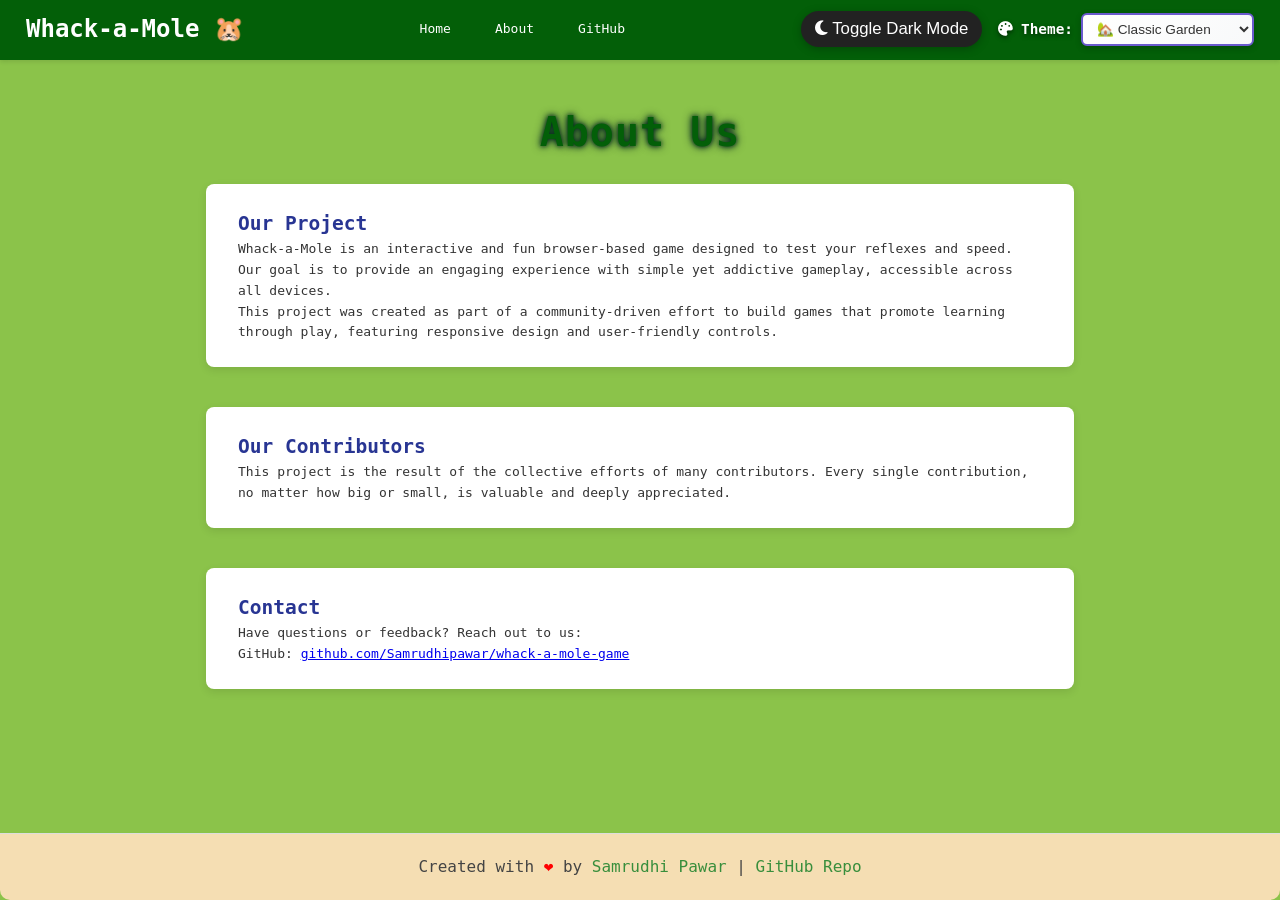
==== about.html @ a17ab0e1 "Merge 090ff78c988c2b296a8882a36761273480c247c6 into c1ac81402f9aab67f1414436408e79c69d5bb873" ====
<!DOCTYPE html>
<html lang="en">
<head>
  <meta charset="UTF-8" />
  <meta name="viewport" content="width=device-width, initial-scale=1" />
  <title>About Us - Whack-a-Mole</title>
  <link rel="icon" href="favicon-whack-a-mole-game.png">
  <link rel="stylesheet" href="https://cdnjs.cloudflare.com/ajax/libs/font-awesome/6.5.0/css/all.min.css">
  <link rel="stylesheet" href="whack-a-mole.css">
  <style>
    html, body {
      height: 100%;
      margin: 0;
    }

    body {
      display: flex;
      flex-direction: column;
    }

    .container {
      flex: 1; /* Pushes footer to bottom if content is short */
    }



    body {
      margin: 0;
      color: #333;
      line-height: 1.6;
    }



    .container {
      max-width: 900px;
      margin: 40px auto;
      padding: 0 16px;
    }

    h1 {
      color: #035f08;
      font-size: 2.5rem;
      margin-bottom: 20px;
      text-align: center;
    }

    section {
      background: white;
      padding: 24px 32px;
      border-radius: 8px;
      box-shadow: 0 3px 8px rgba(0,0,0,0.1);
      margin-bottom: 40px;
    }

    section h2 {
      color: #283593;
      margin-top: 0;
    }

    @media (max-width: 480px) {
      .container {
        margin: 20px auto;
        padding: 0 12px;
      }
    }
  </style>
</head>
<body>
<!-- This is the updated navbar -->
<nav class="navbar">
  <div class="navbar-container">
    <a href="index.html" class="navbar-logo">Whack-a-Mole 🐹</a>
    <ul class="navbar-menu">
      <li><a href="index.html" >Home</a></li>
      <li><a href="about.html">About</a></li>
      <li><a href="https://github.com/Samrudhipawar/whack-a-mole-game" target="_blank">GitHub</a></li>
    </ul>
    

    <!-- Wrap theme controls in a div for flex layout -->
    <div class="theme-controls">
      <button id="theme-toggle" class="theme-toggle-btn">
        <i class="fas fa-moon"></i> Toggle Dark Mode
      </button>

      <div class="theme-selector">
        <label for="theme-select" class="theme-label">
          <i class="fas fa-palette"></i> Theme:
        </label>
        <select id="theme-select" class="theme-dropdown">
          <option value="classic">🏡 Classic Garden</option>
          <option value="desert">🏜️ Desert Adventure</option>
          <option value="ocean">🌊 Ocean World</option>
          <option value="space">🚀 Space Mission</option>
          <option value="forest">🌲 Enchanted Forest</option>
        </select>
      </div>
    </div>
  </div>
</nav>
<div class="container">
  <h1>About Us</h1>

  <section>
    <h2>Our Project</h2>
    <p>
      Whack-a-Mole is an interactive and fun browser-based game designed to test your reflexes and speed. Our goal is to provide an engaging experience with simple yet addictive gameplay, accessible across all devices.
    </p>
    <p>
      This project was created as part of a community-driven effort to build games that promote learning through play, featuring responsive design and user-friendly controls.
    </p>
  </section>

  <section>
    <h2>Our Contributors</h2>
    <p>
      This project is the result of the collective efforts of many contributors. Every single contribution, no matter how big or small, is valuable and deeply appreciated.
    </p>
  </section>

  <section>
    <h2>Contact</h2>
    <p>Have questions or feedback? Reach out to us:</p>
    <p>GitHub: <a href="https://github.com/Samrudhipawar/whack-a-mole-game" target="_blank" rel="noopener">github.com/Samrudhipawar/whack-a-mole-game</a></p>
  </section>
</div>

 <footer class="footer">
         <p>
            Created with <span class="heart">❤️</span> by 
            <a href="https://github.com/Samrudhipawar" target="_blank">Samrudhi Pawar</a> | 
            <a href="https://github.com/Samrudhipawar/whack-a-mole-game" target="_blank">GitHub Repo</a>
         </p>
        </footer>
 <script src="whack-a-mole.js"></script>
</body>
</html>
---- whack-a-mole.css ----
* {
  margin: 0;
  padding: 0;
  box-sizing: border-box;
}

body {
  background-image: url("https://i.pinimg.com/1200x/b5/37/f6/b537f6af75a3573bda5c9148ed16c5dc.jpg");
  cursor: url("https://cur.cursors-4u.net/sports/spo-10/spo947.cur"), auto;
  background-color: #8bc34a;
  background-size: cover;
  background-position: center;
  background-attachment: fixed;
  min-height: 100vh;
  font-family: monospace;
  margin: 0;
  padding: 0;
  /* Remove flexbox centering */
}


.game-container {
  margin: 0 auto;
  margin-top: 20px;
  max-width: 600px;
  background-color: cornsilk;
  padding: 20px;
  border-radius: 10px;
  box-shadow: 0 0 10px rgba(0, 0, 0, 0.2);
  text-align: center;
}


h1 {
  font-family: monospace;
  font-size: 3rem;
  color: #502f09;
  text-shadow: 0 0 5px #03261f, 0 0 10px #03261f;
  margin-bottom: 20px;
  letter-spacing: 1px;
}

.game-info {
  display: flex;
  justify-content: space-around;
  margin-bottom: 20px;
  font-size: 1.2rem;
  font-weight: bold;
}
.game-info > div:hover {
  transform: scale(1.05);
  transition: transform 0.2s ease-in-out;
}

.game-board {
  display: grid;
  grid-template-columns: repeat(3, 1fr);
  grid-gap: 15px;
  margin-bottom: 20px;
}

.hole {
  position: relative;
  width: 100%;
  padding-bottom: 100%;
  background-color: #654321; 
  border-radius: 50%;
  box-shadow: inset 0 10px 0 5px #432a17; 
  transition: all 0.3s ease;
  overflow: hidden; 
}

.hole:hover {
  transform: scale(1.03);
  box-shadow: 0 0 20px #ffc107, inset 0 10px 10px rgba(0, 0, 0, 0.6);
}

.mole {
  position: absolute;
  top: 100%;
  left: 0;
  width: 100%;
  height: 100%;
  background-image: url('Daco_5139344.png');
  background-size: 125% auto; 
  background-repeat: no-repeat;
  background-position: center center; 
  transition: top 0.3s ease-out;
  animation: none;
  pointer-events: none;
  z-index: 1;
}

.mole.active {
  top: 15%;
  pointer-events: auto;
}

.game-button {
  background: linear-gradient(to right, #0b560f, #155f19);
  color: white;
  border: none;
  padding: 10px 20px;
  font-size: 1rem;
  border-radius: 5px;
  cursor: pointer;
  box-shadow: 0 3px 6px rgba(0, 0, 0, 0.3);
  transition: transform 0.2s ease, box-shadow 0.3s ease;
}

.game-button:hover {
  background-color: #43e24b;
  box-shadow: 0 6px 12px rgba(0, 0, 0, 0.3);
  transform: scale(1.05);
}

#start-button:hover {
  background-color: #388e3c;
}

#start-button:disabled {
  background-color: #9e9e9e;
  cursor: not-allowed;
}

#restart-button {
  background-color: #f44336;
}

#restart-button:hover {
  background-color: #8a0f0f;
}
.sound-controls {
  margin-top: 15px;
  font-size: 0.9rem;
}

.sound-controls label {
  cursor: pointer;
  user-select: none;
}

.sound-controls input {
  margin-right: 5px;
}
.game-over-tag {
  position: absolute;
  top: 50%;
  left: 50%;
  transform: translate(-50%, -50%);
  background-color: #ff0000;
  color: white;
  font-size: 2rem;
  font-weight: bold;
  padding: 10px 20px;
  border-radius: 5px;
  z-index: 10;
  display: none;
  animation: pulse 1s infinite alternate;
}

.score-popup {
  position: absolute;
  top: 40%;
  left: 50%;
  transform: translate(-50%, -50%);
  background-color: rgba(255, 255, 255, 0.9);
  color: #333;
  font-size: 1.5rem;
  font-weight: bold;
  padding: 15px 25px;
  border-radius: 10px;
  box-shadow: 0 0 15px rgba(0, 0, 0, 0.3);
  z-index: 9;
  display: none;
}

@keyframes pulse {
  from {
    transform: translate(-50%, -50%) scale(1);
  }
  to {
    transform: translate(-50%, -50%) scale(1.1);
  }
}
/* improve footer */

.footer {
  margin-top: 30px;
  padding: 20px 20px;
  background-color: wheat;
  border-top: 1px solid #ddd;
  font-size: 1rem;
  color: #444;
  text-align: center;
  border-radius: 0 0 10px 10px;
  animation: fadeInUp 1s ease-out;
}

@keyframes fadeInUp {
  from {
    opacity: 0;
    transform: translateY(30px);
  }
  to {
    opacity: 1;
    transform: translateY(0);
  }
}

.footer a {
  color: #388e3c;
  font-weight: 500;
  transition: color 0.3s ease;
  text-decoration: none;
}

.footer a:hover {
  color: #2e7d32;
  text-decoration: underline;
}

.footer .heart {
  animation: beat 1s infinite alternate;
  display: inline-block;
  color: red;
}

@keyframes beat {
  from {
    transform: scale(1);
  }
  to {
    transform: scale(1.2);
  }
}
@keyframes shake {
  0% { transform: translateX(0); }
  25% { transform: translateX(-5px); }
  50% { transform: translateX(5px); }
  75% { transform: translateX(-5px); }
  100% { transform: translateX(0); }
}


.mole.whacked {
  animation: shake 0.3s ease-in-out;
  animation-fill-mode: forwards;
}

/* LIGHT AND DARK MODE */

body.dark-mode {
  background-color: #212121 !important;
  background-image:
  linear-gradient(rgba(0,0,0,0.6), rgba(0,0,0,0.6)),
  url("https://i.pinimg.com/1200x/b5/37/f6/b537f6af75a3573bda5c9148ed16c5dc.jpg") !important;
  background-size: cover;
  background-position: center;
  color: var(--text-color);
}

body.dark-mode .game-container {
  background-color: #2d2d2d;
  color: #f6f6f6;
  box-shadow: 0 0 20px rgba(30,30,60,0.5);
}

body.dark-mode h1 {
  color: #ffee58;
  text-shadow: 0 0 8px #283593;
}
body.dark-mode .game-info,
body.dark-mode .score-popup,
body.dark-mode .game-over-tag,
body.dark-mode .footer {
  background-color: #26283f;
  color: #ffe082;
}

body.dark-mode .hole {
  background-color: #463018;
  box-shadow: inset 0 10px 0 5px rgba(255,255,255, 0.08);
}

/* Dark mode support for theme selector */
body.dark-mode .theme-dropdown {
  background: linear-gradient(135deg, #3a3a3a, #2d2d2d);
  border-color: #ffee58;
  color: #ffffff;
  box-shadow: 0 2px 6px rgba(0, 0, 0, 0.4);
}

body.dark-mode .theme-dropdown:hover {
  border-color: #ffc107;
  box-shadow: 0 4px 8px rgba(0, 0, 0, 0.5);
}

body.dark-mode .theme-dropdown:focus {
  border-color: #ffa726;
  box-shadow: 0 0 0 2px rgba(255, 167, 38, 0.3);
}

body.dark-mode .theme-dropdown option {
  background-color: #2d2d2d;
  color: #ffffff;
}

/* Navbar container: flex, align items center, space between */
.navbar-container {
  display: flex;
  align-items: center;
  justify-content: space-between;
  gap: 24px;
  padding: 0 16px;
}

/* Navbar menu: flex */
.navbar-menu {
  display: flex;
  list-style: none;
  margin: 0;
  padding: 0;
  gap: 20px;
}

/* Theme controls container: flex align center and gap */
.theme-controls {
  display: flex;
  align-items: center;
  gap: 16px;
}

/* Theme toggle button */
.theme-toggle-btn {
  padding: 8px 14px;
  background: #222;
  color: #fff;
  border: none;
  border-radius: 20px;
  cursor: pointer;
  font-size: 1.05rem;
  box-shadow: 0 2px 8px rgba(0,0,0,0.25);
  transition: all 0.2s;
  white-space: nowrap;
}

.theme-toggle-btn:hover {
  background: #434343;
  color: #ffee58;
}

/* Theme selector styles */
.theme-selector {
  display: flex;
  align-items: center;
  gap: 8px;
}

.theme-label {
  color: #fff;
  font-size: 0.9rem;
  font-weight: bold;
  text-shadow: 0 2px 4px rgba(0,0,0,0.5);
  white-space: nowrap;
}

.theme-dropdown {
  background: linear-gradient(135deg, #ffffff, #f8f9fa);
  border: 2px solid #6a5acd;
  border-radius: 6px;
  padding: 6px 10px;
  font-size: 0.85rem;
  font-weight: 500;
  color: #333;
  cursor: pointer;
  min-width: 160px;
  box-shadow: 0 2px 6px rgba(0, 0, 0, 0.2);
  transition: all 0.3s ease;
  outline: none;
}

.theme-dropdown:hover {
  border-color: #483d8b;
  box-shadow: 0 4px 8px rgba(0, 0, 0, 0.25);
  transform: translateY(-1px);
}

.theme-dropdown:focus {
  border-color: #ffa726;
  box-shadow: 0 0 0 2px rgba(255, 167, 38, 0.3);
}

/* Adjust navbar background and height */
.navbar {
  background: #035f08;
  height: 60px;
  box-shadow: 0 2px 4px rgba(0,0,0,0.1);
  color: white;
  padding: 10px;


}

/* Navbar logo */
.navbar-logo {
  font-size: 1.5rem;
  font-weight: bold;
  color: white;
  text-decoration: none;
  white-space: nowrap;
}

/* Navbar links */
.navbar-menu a {
  color: white;
  text-decoration: none;
  font-weight: 500;
  padding: 8px 12px;
  border-radius: 4px;
}

.navbar-menu a.active,
.navbar-menu a:hover {
  background: #283593;
}




/* Theme Variations */
/* Classic Garden Theme (Default) */
body[data-theme="classic"] {
  background-image: url("https://i.pinimg.com/1200x/b5/37/f6/b537f6af75a3573bda5c9148ed16c5dc.jpg");
  background-color: #8bc34a;
}

body[data-theme="classic"] .mole {
  background-image: url('Daco_5139344.png');
}

/* Desert Theme */
body[data-theme="desert"] {
  background-image: url("https://images.unsplash.com/photo-1547036967-23d11aacaee0?ixlib=rb-4.0.3&auto=format&fit=crop&w=1200&q=80");
  background-color: #d2691e;
}

body[data-theme="desert"] .mole {
  background-image: url('camel.png');
  background-size: 100% auto;
}

body[data-theme="desert"] .game-container {
  background-color: #ffeaa7;
  border: 2px solid #d2691e;
}

body[data-theme="desert"] h1 {
  color: #8b4513;
  text-shadow: 0 0 5px #654321, 0 0 10px #654321;
}

/* Ocean Theme */
body[data-theme="ocean"] {
  background-image: url("https://images.unsplash.com/photo-1544551763-46a013bb70d5?ixlib=rb-4.0.3&auto=format&fit=crop&w=1200&q=80");
  background-color: #0077be;
}

body[data-theme="ocean"] .mole {
  background-image: url('octopus.png');
  background-size: 110% auto;
}

body[data-theme="ocean"] .game-container {
  background-color: #e6f3ff;
  border: 2px solid #0077be;
}

body[data-theme="ocean"] h1 {
  color: #003d6b;
  text-shadow: 0 0 5px #0077be, 0 0 10px #0077be;
}

body[data-theme="ocean"] .hole {
  background-color: #4a90e2;
  box-shadow: inset 0 10px 0 5px #2980b9;
}

/* Space Theme */
body[data-theme="space"] {
  background-image: url("https://images.unsplash.com/photo-1446776877081-d282a0f896e2?ixlib=rb-4.0.3&auto=format&fit=crop&w=1200&q=80");
  background-color: #0f0f23;
}

body[data-theme="space"] .mole {
  background-image: url('alien.png');
  background-size: 90% auto;
}

body[data-theme="space"] .game-container {
  background-color: #1a1a2e;
  color: #fff;
  border: 2px solid #00d4ff;
  box-shadow: 0 0 20px rgba(0, 212, 255, 0.3);
}

body[data-theme="space"] h1 {
  color: #00d4ff;
  text-shadow: 0 0 10px #00d4ff, 0 0 20px #00d4ff;
}

body[data-theme="space"] .hole {
  background-color: #2c2c54;
  box-shadow: inset 0 10px 0 5px #1a1a2e;
}

body[data-theme="space"] .game-info,
body[data-theme="space"] .level-selection,
body[data-theme="space"] .sound-controls {
  color: #ffffff;
}

/* Forest Theme */
body[data-theme="forest"] {
  background-image: url("https://images.unsplash.com/photo-1441974231531-c6227db76b6e?ixlib=rb-4.0.3&auto=format&fit=crop&w=1200&q=80");
  background-color: #228b22;
}

body[data-theme="forest"] .mole {
  background-image: url("https://cdn-icons-png.flaticon.com/512/2219/2219744.png");
  background-size: 115% auto;
}

body[data-theme="forest"] .game-container {
  background-color: #f0fff0;
  border: 2px solid #228b22;
}

body[data-theme="forest"] h1 {
  color: #006400;
  text-shadow: 0 0 5px #228b22, 0 0 10px #228b22;
}

body[data-theme="forest"] .hole {
  background-color: #8b4513;
  box-shadow: inset 0 10px 0 5px #654321;
}

/* Level Selection Styles */
.level-selection {
  margin-bottom: 20px;
  padding: 15px;
  border-radius: 10px;
  background-color: rgba(255, 255, 255, 0.1);
}

.level-selection h3 {
  color: #502f09;
  margin-bottom: 15px;
  font-size: 1.3rem;
  text-shadow: 0 0 3px rgba(0, 0, 0, 0.3);
}

.level-dropdown-container {
  display: flex;
  flex-direction: column;
  align-items: center;
  gap: 10px;
}

.level-label {
  color: #502f09;
  font-size: 1.1rem;
  font-weight: bold;
  display: flex;
  align-items: center;
  gap: 8px;
}

.level-dropdown {
  background: linear-gradient(135deg, #ffffff, #f8f9fa);
  border: 2px solid #6a5acd;
  border-radius: 8px;
  padding: 12px 16px;
  font-size: 1rem;
  font-weight: 500;
  color: #333;
  cursor: pointer;
  min-width: 280px;
  box-shadow: 0 4px 8px rgba(0, 0, 0, 0.1);
  transition: all 0.3s ease;
  outline: none;
}

.level-dropdown:hover {
  border-color: #483d8b;
  box-shadow: 0 6px 12px rgba(0, 0, 0, 0.15);
  transform: translateY(-1px);
}

.level-dropdown:focus {
  border-color: #ffa726;
  box-shadow: 0 0 0 3px rgba(255, 167, 38, 0.3);
}

.level-dropdown:disabled {
  background: linear-gradient(135deg, #e0e0e0, #d0d0d0);
  border-color: #cccccc;
  color: #999999;
  cursor: not-allowed;
  opacity: 0.6;
}

.level-dropdown option {
  padding: 10px;
  background-color: #ffffff;
  color: #333;
  font-size: 1rem;
}

.level-dropdown option:hover,
.level-dropdown option:checked {
  background-color: #f0f0f0;
  color: #6a5acd;
}

/* Dark Mode Support for Level Selection */
body.dark-mode .level-selection {
  background-color: rgba(0, 0, 0, 0.2);
}

body.dark-mode .level-selection h3,
body.dark-mode .level-label {
  color: #ffee58;
  text-shadow: 0 0 5px rgba(255, 238, 88, 0.3);
}

body.dark-mode .level-dropdown {
  background: linear-gradient(135deg, #3a3a3a, #2d2d2d);
  border-color: #ffee58;
  color: #ffffff;
  box-shadow: 0 4px 8px rgba(0, 0, 0, 0.3);
}

body.dark-mode .level-dropdown:hover {
  border-color: #ffc107;
  box-shadow: 0 6px 12px rgba(0, 0, 0, 0.4);
}

body.dark-mode .level-dropdown:focus {
  border-color: #ffa726;
  box-shadow: 0 0 0 3px rgba(255, 167, 38, 0.3);
}

body.dark-mode .level-dropdown:disabled {
  background: linear-gradient(135deg, #404040, #303030);
  border-color: #555555;
  color: #666666;
  cursor: not-allowed;
  opacity: 0.6;
}

body.dark-mode .level-dropdown option {
  background-color: #2d2d2d;
  color: #ffffff;
}

body.dark-mode .level-dropdown option:hover,
body.dark-mode .level-dropdown option:checked {
  background-color: #404040;
  color: #ffee58;
}

/* Responsive Design for Level Selection */
@media (max-width: 768px) {
  .level-dropdown-container {
    width: 100%;
  }
  
  .level-dropdown {
    min-width: 250px;
    width: 100%;
    max-width: 300px;
  }
  
  .level-selection h3 {
    font-size: 1.1rem;
  }
  
  .level-label {
    font-size: 1rem;
  }
}

@media (max-width: 480px) {
  .level-dropdown {
    min-width: 200px;
    padding: 10px 12px;
    font-size: 0.9rem;
  }
  
  .level-label {
    font-size: 0.9rem;
  }
  
  .level-selection h3 {
    font-size: 1rem;
  }
}

/* Responsive Design for Theme Selector */
@media (max-width: 768px) {
  .theme-selector {
    right: 16px;
    top: 60px;
    flex-direction: column;
    gap: 4px;
  }
  
  .theme-dropdown {
    min-width: 140px;
    font-size: 0.8rem;
    padding: 5px 8px;
  }
  
  .theme-label {
    font-size: 0.8rem;
  }
}

@media (max-width: 480px) {
  .theme-selector {
    right: 10px;
    top: 55px;
  }
  
  .theme-dropdown {
    min-width: 120px;
    font-size: 0.75rem;
  }
  
  .theme-label {
    font-size: 0.75rem;
  }
}
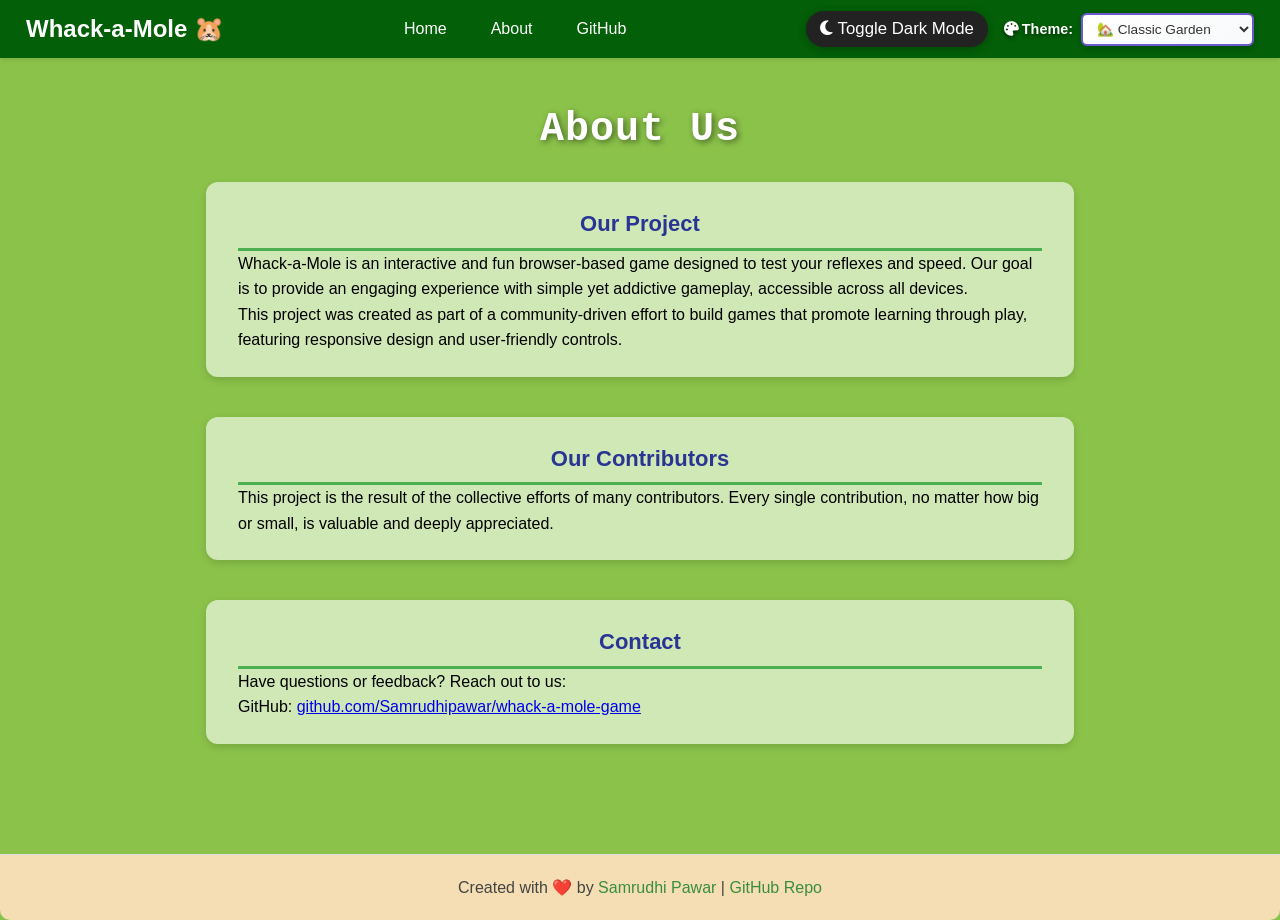
==== commit 32a9a9c2: "Merge a1f805f02db6090e7f5c9f5a60ae8bf466cefdac into 72cf79f5652d52e18f88128bc22b8fc0881fb72b" ====
--- a/about.html
+++ b/about.html
@@ -28,6 +28,7 @@
       margin: 0;
       color: #333;
       line-height: 1.6;
+      font-family: "Segoe UI", Tahoma, Geneva, Verdana, sans-serif;
     }
 
 
@@ -39,23 +40,52 @@
     }
 
     h1 {
-      color: #035f08;
+      /* color: #035f08; */
       font-size: 2.5rem;
       margin-bottom: 20px;
       text-align: center;
+      color: #ffffff;
+      text-shadow: 2px 2px 6px rgba(0,0,0,0.5);
     }
 
     section {
-      background: white;
+      background:  rgba(255, 255, 255, 0.6);
       padding: 24px 32px;
-      border-radius: 8px;
-      box-shadow: 0 3px 8px rgba(0,0,0,0.1);
+      border-radius: 12px;
+      box-shadow: 0 3px 8px rgba(0,0,0,0.15);
       margin-bottom: 40px;
+      transition: transform 0.2s ease, box-shadow 0.2s ease;
+      backdrop-filter: blur(8px); /* frosted glass effect */
+      -webkit-backdrop-filter: blur(8px);
     }
 
     section h2 {
+      text-align: center;
+      font-size: 22px;
       color: #283593;
       margin-top: 0;
+      padding-bottom: 6px;
+      border-bottom: 3px solid #4caf50; /* accent underline */
+    }
+
+    .container p{
+      font-weight: 500;
+      color :black;
+    }
+    section:hover {
+      transform: scale(1.02);
+      box-shadow: 0 6px 16px rgba(0,0,0,0.12);
+    }
+
+    .section p a {
+      color: #035f08;
+      text-decoration: none;
+      font-weight: 500;
+    }
+
+    section p a:hover {
+      color: #0288d1;
+      text-decoration: underline;
     }
 
     @media (max-width: 480px) {
@@ -122,7 +152,7 @@
   <section>
     <h2>Contact</h2>
     <p>Have questions or feedback? Reach out to us:</p>
-    <p>GitHub: <a href="https://github.com/Samrudhipawar/whack-a-mole-game" target="_blank" rel="noopener">github.com/Samrudhipawar/whack-a-mole-game</a></p>
+    <p>GitHub: <a class="link" href="https://github.com/Samrudhipawar/whack-a-mole-game" target="_blank" rel="noopener">github.com/Samrudhipawar/whack-a-mole-game</a></p>
   </section>
 </div>
 
@@ -134,5 +164,26 @@
          </p>
         </footer>
  <script src="whack-a-mole.js"></script>
+ <script>
+  // Dark mode toggle logic (same as index.html)
+  document.addEventListener('DOMContentLoaded', function() {
+    const themeToggleBtn = document.getElementById('theme-toggle');
+    if (localStorage.getItem('theme') === 'dark') {
+      document.body.classList.add('dark-mode');
+      themeToggleBtn.innerHTML = '<i class="fas fa-sun"></i> Toggle Light Mode';
+    } else {
+      document.body.classList.remove('dark-mode');
+      themeToggleBtn.innerHTML = '<i class="fas fa-moon"></i> Toggle Dark Mode';
+    }
+    themeToggleBtn.addEventListener('click', function() {
+      document.body.classList.toggle('dark-mode');
+      const isDark = document.body.classList.contains('dark-mode');
+      themeToggleBtn.innerHTML = isDark
+        ? '<i class="fas fa-sun"></i> Toggle Light Mode'
+        : '<i class="fas fa-moon"></i> Toggle Dark Mode';
+      localStorage.setItem('theme', isDark ? 'dark' : 'light');
+    });
+  });
+ </script>
 </body>
 </html>
